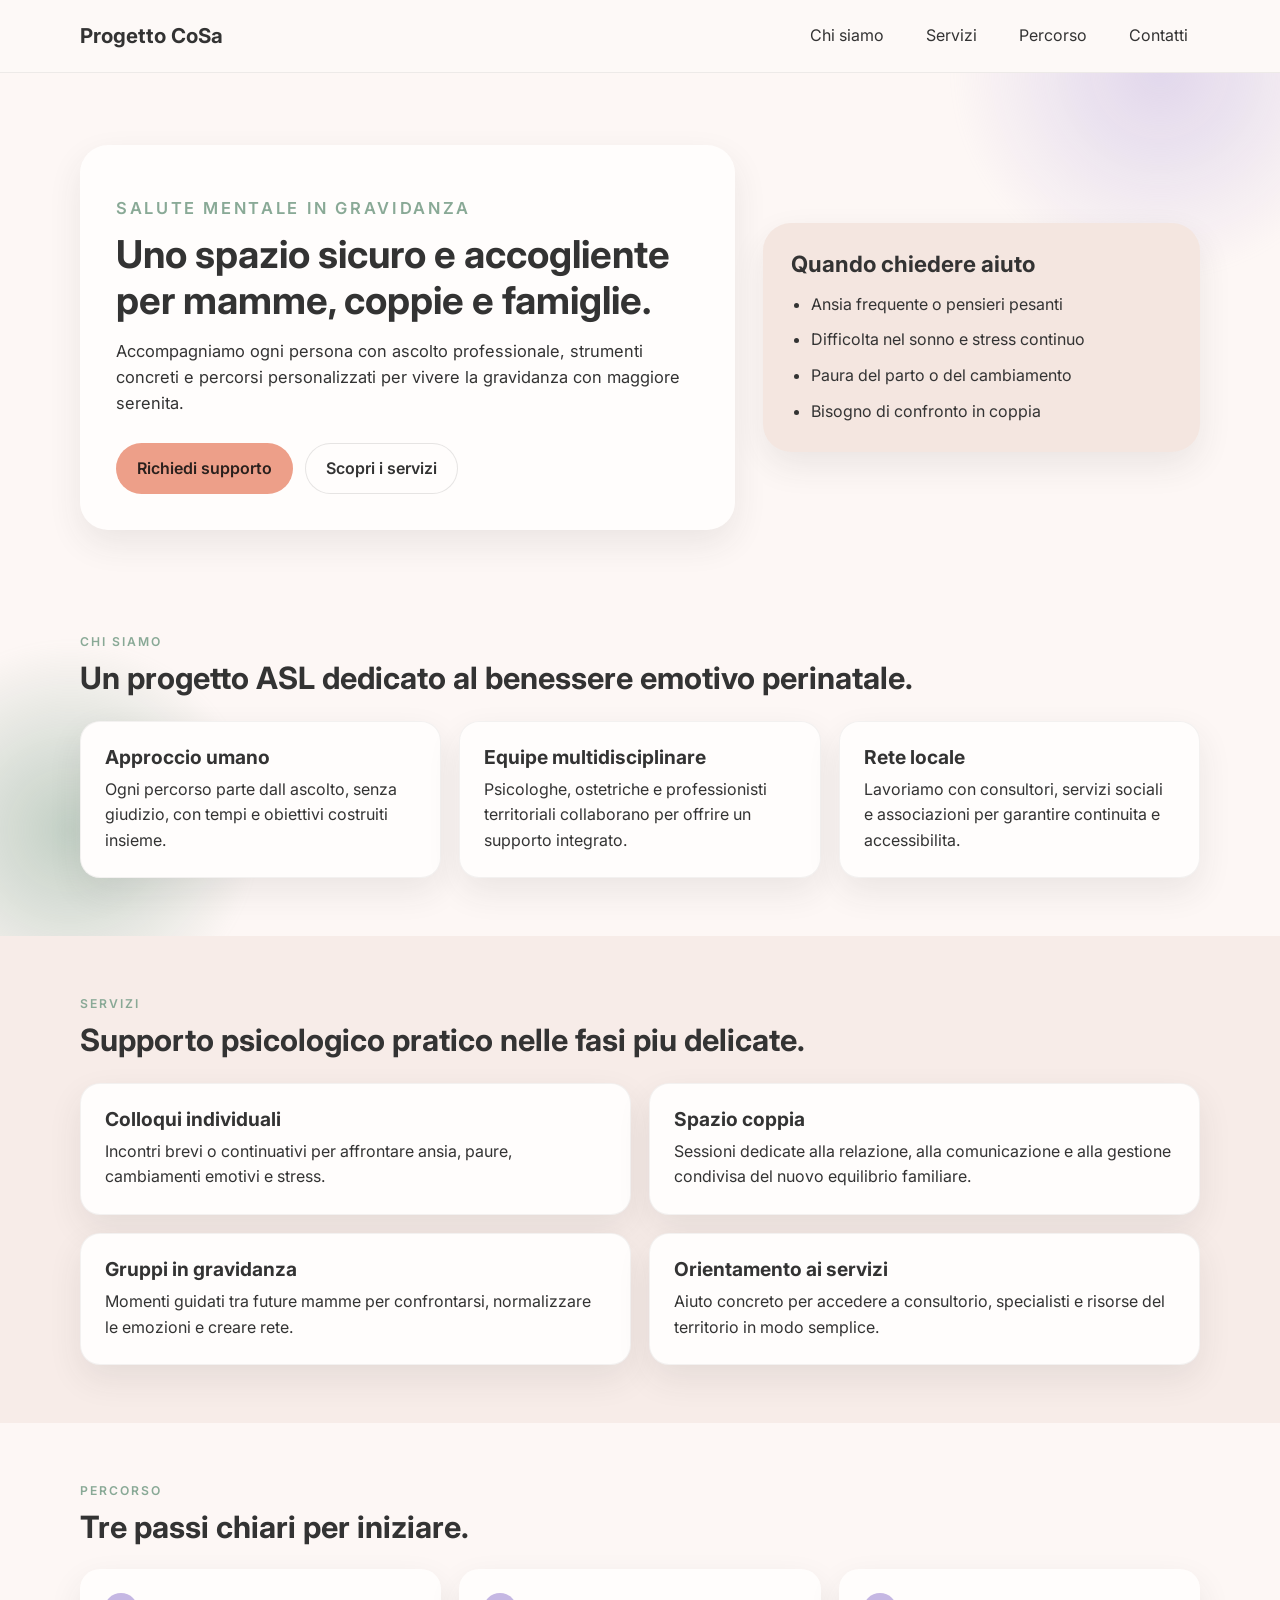
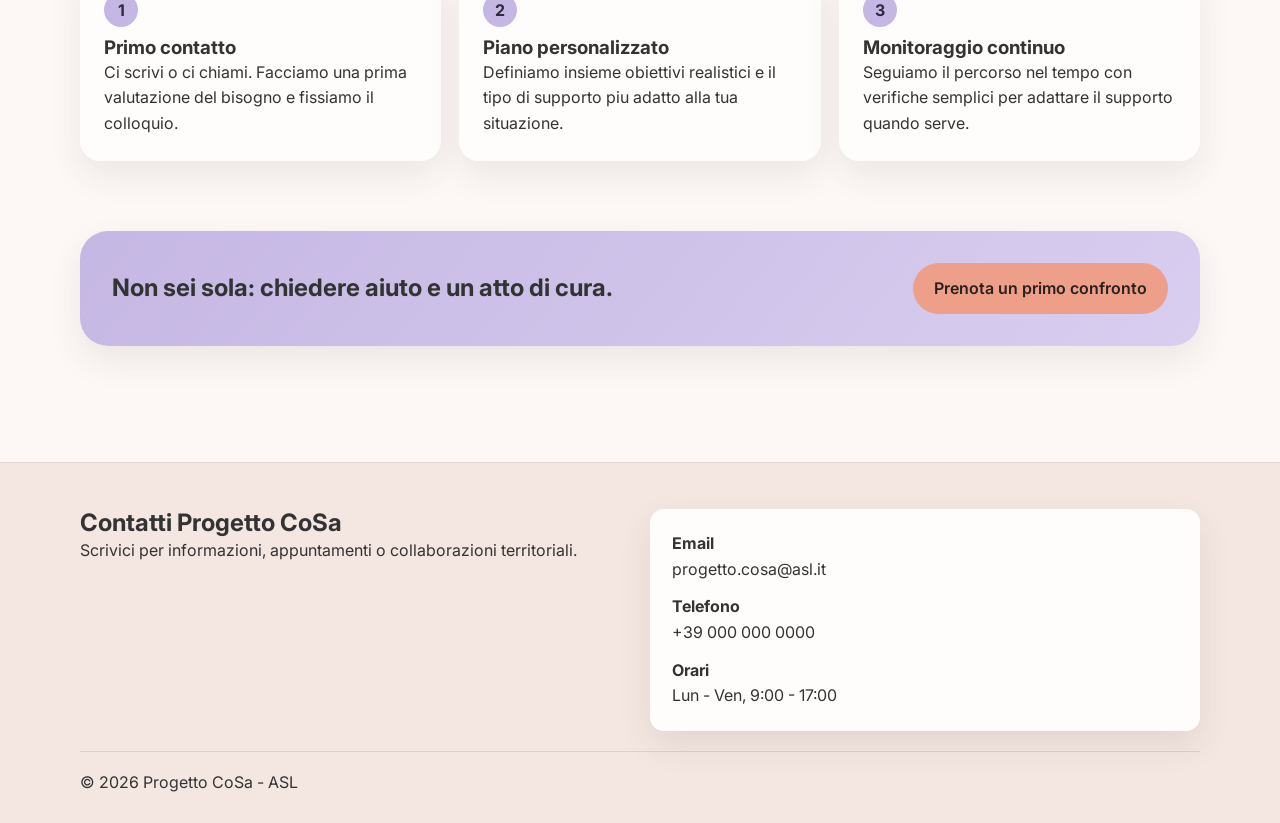
==== index.html @ 9bb0388b "Use Inter font across the whole site" ====
<!doctype html>
<html lang="it">
  <head>
    <meta charset="UTF-8" />
    <meta name="viewport" content="width=device-width, initial-scale=1" />
    <title>Progetto CoSa | Salute Mentale in Gravidanza</title>
    <meta
      name="description"
      content="Progetto CoSa supporta il benessere psicologico in gravidanza con ascolto, prevenzione e percorsi dedicati alle famiglie."
    />
    <link rel="preconnect" href="https://fonts.googleapis.com" />
    <link rel="preconnect" href="https://fonts.gstatic.com" crossorigin />
    <link
      href="https://fonts.googleapis.com/css2?family=Inter:wght@300;400;500;600;700&display=swap"
      rel="stylesheet"
    />
    <link rel="stylesheet" href="styles.css" />
  </head>
  <body>
    <div class="bg-shape bg-shape-1" aria-hidden="true"></div>
    <div class="bg-shape bg-shape-2" aria-hidden="true"></div>

    <header class="site-header">
      <nav class="container nav">
        <a class="brand" href="#home">Progetto CoSa</a>
        <div class="nav-links">
          <a href="#chi-siamo">Chi siamo</a>
          <a href="#servizi">Servizi</a>
          <a href="#percorso">Percorso</a>
          <a href="#contatti">Contatti</a>
        </div>
      </nav>
    </header>

    <main id="home">
      <section class="hero container reveal">
        <div class="hero-text">
          <p class="eyebrow">Salute mentale in gravidanza</p>
          <h1>Uno spazio sicuro e accogliente per mamme, coppie e famiglie.</h1>
          <p>
            Accompagniamo ogni persona con ascolto professionale, strumenti concreti
            e percorsi personalizzati per vivere la gravidanza con maggiore serenita.
          </p>
          <div class="hero-actions">
            <a class="btn btn-primary" href="#contatti">Richiedi supporto</a>
            <a class="btn btn-light" href="#servizi">Scopri i servizi</a>
          </div>
        </div>
        <aside class="hero-card reveal">
          <h2>Quando chiedere aiuto</h2>
          <ul>
            <li>Ansia frequente o pensieri pesanti</li>
            <li>Difficolta nel sonno e stress continuo</li>
            <li>Paura del parto o del cambiamento</li>
            <li>Bisogno di confronto in coppia</li>
          </ul>
        </aside>
      </section>

      <section id="chi-siamo" class="section container">
        <div class="section-header reveal">
          <p class="eyebrow">Chi siamo</p>
          <h2>Un progetto ASL dedicato al benessere emotivo perinatale.</h2>
        </div>
        <div class="cards-3">
          <article class="card reveal">
            <h3>Approccio umano</h3>
            <p>
              Ogni percorso parte dall ascolto, senza giudizio, con tempi e obiettivi
              costruiti insieme.
            </p>
          </article>
          <article class="card reveal">
            <h3>Equipe multidisciplinare</h3>
            <p>
              Psicologhe, ostetriche e professionisti territoriali collaborano per
              offrire un supporto integrato.
            </p>
          </article>
          <article class="card reveal">
            <h3>Rete locale</h3>
            <p>
              Lavoriamo con consultori, servizi sociali e associazioni per garantire
              continuita e accessibilita.
            </p>
          </article>
        </div>
      </section>

      <section id="servizi" class="section section-soft">
        <div class="container">
          <div class="section-header reveal">
            <p class="eyebrow">Servizi</p>
            <h2>Supporto psicologico pratico nelle fasi piu delicate.</h2>
          </div>
          <div class="cards-2">
            <article class="card reveal">
              <h3>Colloqui individuali</h3>
              <p>
                Incontri brevi o continuativi per affrontare ansia, paure,
                cambiamenti emotivi e stress.
              </p>
            </article>
            <article class="card reveal">
              <h3>Spazio coppia</h3>
              <p>
                Sessioni dedicate alla relazione, alla comunicazione e alla gestione
                condivisa del nuovo equilibrio familiare.
              </p>
            </article>
            <article class="card reveal">
              <h3>Gruppi in gravidanza</h3>
              <p>
                Momenti guidati tra future mamme per confrontarsi, normalizzare le
                emozioni e creare rete.
              </p>
            </article>
            <article class="card reveal">
              <h3>Orientamento ai servizi</h3>
              <p>
                Aiuto concreto per accedere a consultorio, specialisti e risorse del
                territorio in modo semplice.
              </p>
            </article>
          </div>
        </div>
      </section>

      <section id="percorso" class="section container">
        <div class="section-header reveal">
          <p class="eyebrow">Percorso</p>
          <h2>Tre passi chiari per iniziare.</h2>
        </div>
        <div class="timeline">
          <article class="step reveal">
            <span class="step-num">1</span>
            <h3>Primo contatto</h3>
            <p>
              Ci scrivi o ci chiami. Facciamo una prima valutazione del bisogno e
              fissiamo il colloquio.
            </p>
          </article>
          <article class="step reveal">
            <span class="step-num">2</span>
            <h3>Piano personalizzato</h3>
            <p>
              Definiamo insieme obiettivi realistici e il tipo di supporto piu adatto
              alla tua situazione.
            </p>
          </article>
          <article class="step reveal">
            <span class="step-num">3</span>
            <h3>Monitoraggio continuo</h3>
            <p>
              Seguiamo il percorso nel tempo con verifiche semplici per adattare il
              supporto quando serve.
            </p>
          </article>
        </div>
      </section>

      <section class="section section-accent">
        <div class="container banner reveal">
          <h2>Non sei sola: chiedere aiuto e un atto di cura.</h2>
          <a class="btn btn-primary" href="#contatti">Prenota un primo confronto</a>
        </div>
      </section>
    </main>

    <footer id="contatti" class="footer">
      <div class="container footer-grid reveal">
        <div>
          <h2>Contatti Progetto CoSa</h2>
          <p>Scrivici per informazioni, appuntamenti o collaborazioni territoriali.</p>
        </div>
        <div class="contact-card">
          <p><strong>Email</strong><br />progetto.cosa@asl.it</p>
          <p><strong>Telefono</strong><br />+39 000 000 0000</p>
          <p><strong>Orari</strong><br />Lun - Ven, 9:00 - 17:00</p>
        </div>
      </div>
      <div class="container footer-bottom">
        <p>© 2026 Progetto CoSa - ASL</p>
      </div>
    </footer>

    <script src="script.js"></script>
  </body>
</html>
---- styles.css ----
:root {
  --primary: #ed9f89;
  --secondary: #89a996;
  --accent: #c5b7e3;
  --bg: #fdf7f5;
  --card: #f4e6e0;
  --text: #333333;
  --white: #fffdfc;
  --shadow-soft: 0 14px 34px rgba(51, 51, 51, 0.09);
  --shadow-hover: 0 20px 42px rgba(51, 51, 51, 0.13);
  --radius-xl: 28px;
  --radius-lg: 20px;
  --radius-md: 14px;
}

* {
  box-sizing: border-box;
  margin: 0;
  padding: 0;
}

html {
  scroll-behavior: smooth;
}

body {
  background: var(--bg);
  color: var(--text);
  font-family: "Inter", "Helvetica Neue", Arial, sans-serif;
  line-height: 1.6;
  overflow-x: hidden;
}

h1,
h2,
h3 {
  font-family: "Inter", "Helvetica Neue", Arial, sans-serif;
  line-height: 1.2;
}

.container {
  width: min(1120px, 90vw);
  margin: 0 auto;
}

.bg-shape {
  position: fixed;
  border-radius: 50%;
  z-index: -1;
  filter: blur(6px);
  opacity: 0.5;
}

.bg-shape-1 {
  width: 420px;
  height: 420px;
  background: radial-gradient(circle, var(--accent) 0%, transparent 70%);
  top: -140px;
  right: -90px;
}

.bg-shape-2 {
  width: 380px;
  height: 380px;
  background: radial-gradient(circle, var(--secondary) 0%, transparent 70%);
  bottom: -120px;
  left: -120px;
}

.site-header {
  position: sticky;
  top: 0;
  z-index: 20;
  backdrop-filter: blur(8px);
  background: color-mix(in srgb, var(--bg) 80%, white 20%);
  border-bottom: 1px solid rgba(51, 51, 51, 0.08);
}

.nav {
  min-height: 72px;
  display: flex;
  align-items: center;
  justify-content: space-between;
  gap: 18px;
}

.brand {
  font-family: "Inter", "Helvetica Neue", Arial, sans-serif;
  font-size: 1.28rem;
  font-weight: 700;
  text-decoration: none;
  color: var(--text);
}

.nav-links {
  display: flex;
  gap: 18px;
}

.nav-links a {
  text-decoration: none;
  color: var(--text);
  padding: 8px 12px;
  border-radius: 999px;
  transition: background-color 0.25s ease, transform 0.25s ease;
}

.nav-links a:hover {
  background: var(--card);
  transform: translateY(-1px);
}

.hero {
  display: grid;
  grid-template-columns: 1.2fr 0.8fr;
  gap: 28px;
  align-items: center;
  padding: 72px 0 44px;
}

.hero-text {
  background: var(--white);
  border-radius: var(--radius-xl);
  padding: 36px;
  box-shadow: var(--shadow-soft);
}

.eyebrow {
  color: var(--secondary);
  text-transform: uppercase;
  letter-spacing: 0.16em;
  font-size: 0.76rem;
  font-weight: 600;
}

.hero h1 {
  margin-top: 10px;
  font-size: clamp(2rem, 3vw, 3.1rem);
}

.hero p {
  margin-top: 14px;
  font-size: 1.03rem;
}

.hero-actions {
  margin-top: 26px;
  display: flex;
  gap: 12px;
  flex-wrap: wrap;
}

.btn {
  display: inline-flex;
  justify-content: center;
  align-items: center;
  border-radius: 999px;
  text-decoration: none;
  padding: 12px 20px;
  font-weight: 600;
  border: 1px solid transparent;
  transition: transform 0.25s ease, box-shadow 0.25s ease, background-color 0.25s ease;
}

.btn:hover {
  transform: translateY(-2px);
  box-shadow: var(--shadow-hover);
}

.btn-primary {
  background: var(--primary);
  color: #2a201d;
}

.btn-light {
  background: var(--white);
  color: var(--text);
  border-color: rgba(51, 51, 51, 0.12);
}

.hero-card {
  border-radius: var(--radius-xl);
  background: var(--card);
  padding: 28px;
  box-shadow: var(--shadow-soft);
}

.hero-card h2 {
  font-size: 1.4rem;
}

.hero-card ul {
  margin-top: 14px;
  padding-left: 20px;
  display: grid;
  gap: 10px;
}

.section {
  padding: 58px 0;
}

.section-soft {
  background: color-mix(in srgb, var(--card) 75%, white 25%);
}

.section-accent {
  padding-top: 12px;
}

.section-header h2 {
  margin-top: 8px;
  font-size: clamp(1.7rem, 2.4vw, 2.5rem);
}

.cards-3,
.cards-2 {
  margin-top: 24px;
  display: grid;
  gap: 18px;
}

.cards-3 {
  grid-template-columns: repeat(3, minmax(0, 1fr));
}

.cards-2 {
  grid-template-columns: repeat(2, minmax(0, 1fr));
}

.card {
  background: var(--white);
  border-radius: var(--radius-lg);
  padding: 24px;
  box-shadow: var(--shadow-soft);
  border: 1px solid rgba(51, 51, 51, 0.06);
  transition: transform 0.28s ease, box-shadow 0.28s ease;
}

.card:hover {
  transform: translateY(-4px);
  box-shadow: var(--shadow-hover);
}

.card h3 {
  font-size: 1.2rem;
}

.card p {
  margin-top: 8px;
}

.timeline {
  margin-top: 24px;
  display: grid;
  grid-template-columns: repeat(3, minmax(0, 1fr));
  gap: 18px;
}

.step {
  background: var(--white);
  border-radius: var(--radius-lg);
  padding: 24px;
  box-shadow: var(--shadow-soft);
  position: relative;
}

.step-num {
  display: inline-flex;
  align-items: center;
  justify-content: center;
  width: 34px;
  height: 34px;
  border-radius: 50%;
  background: var(--accent);
  color: #2f2940;
  font-weight: 700;
  margin-bottom: 10px;
}

.banner {
  background: linear-gradient(130deg, var(--accent), #d9cef0);
  border-radius: var(--radius-xl);
  box-shadow: var(--shadow-soft);
  padding: 32px;
  display: flex;
  align-items: center;
  justify-content: space-between;
  gap: 20px;
}

.banner h2 {
  max-width: 620px;
}

.footer {
  margin-top: 58px;
  padding: 46px 0 28px;
  background: var(--card);
  border-top: 1px solid rgba(51, 51, 51, 0.08);
}

.footer-grid {
  display: grid;
  grid-template-columns: 1fr 1fr;
  gap: 20px;
}

.contact-card {
  background: var(--white);
  border-radius: var(--radius-md);
  padding: 22px;
  box-shadow: var(--shadow-soft);
}

.contact-card p + p {
  margin-top: 12px;
}

.footer-bottom {
  margin-top: 20px;
  padding-top: 18px;
  border-top: 1px solid rgba(51, 51, 51, 0.12);
}

.reveal {
  opacity: 0;
  transform: translateY(24px);
  transition: opacity 0.7s ease, transform 0.7s ease;
}

.reveal.show {
  opacity: 1;
  transform: translateY(0);
}

@media (max-width: 980px) {
  .hero {
    grid-template-columns: 1fr;
  }

  .cards-3 {
    grid-template-columns: 1fr 1fr;
  }

  .timeline {
    grid-template-columns: 1fr;
  }

  .footer-grid {
    grid-template-columns: 1fr;
  }
}

@media (max-width: 680px) {
  .nav {
    flex-direction: column;
    align-items: flex-start;
    padding: 14px 0;
  }

  .nav-links {
    flex-wrap: wrap;
  }

  .hero-text,
  .hero-card,
  .card,
  .step,
  .banner {
    padding: 20px;
  }

  .cards-3,
  .cards-2 {
    grid-template-columns: 1fr;
  }

  .banner {
    flex-direction: column;
    align-items: flex-start;
  }
}
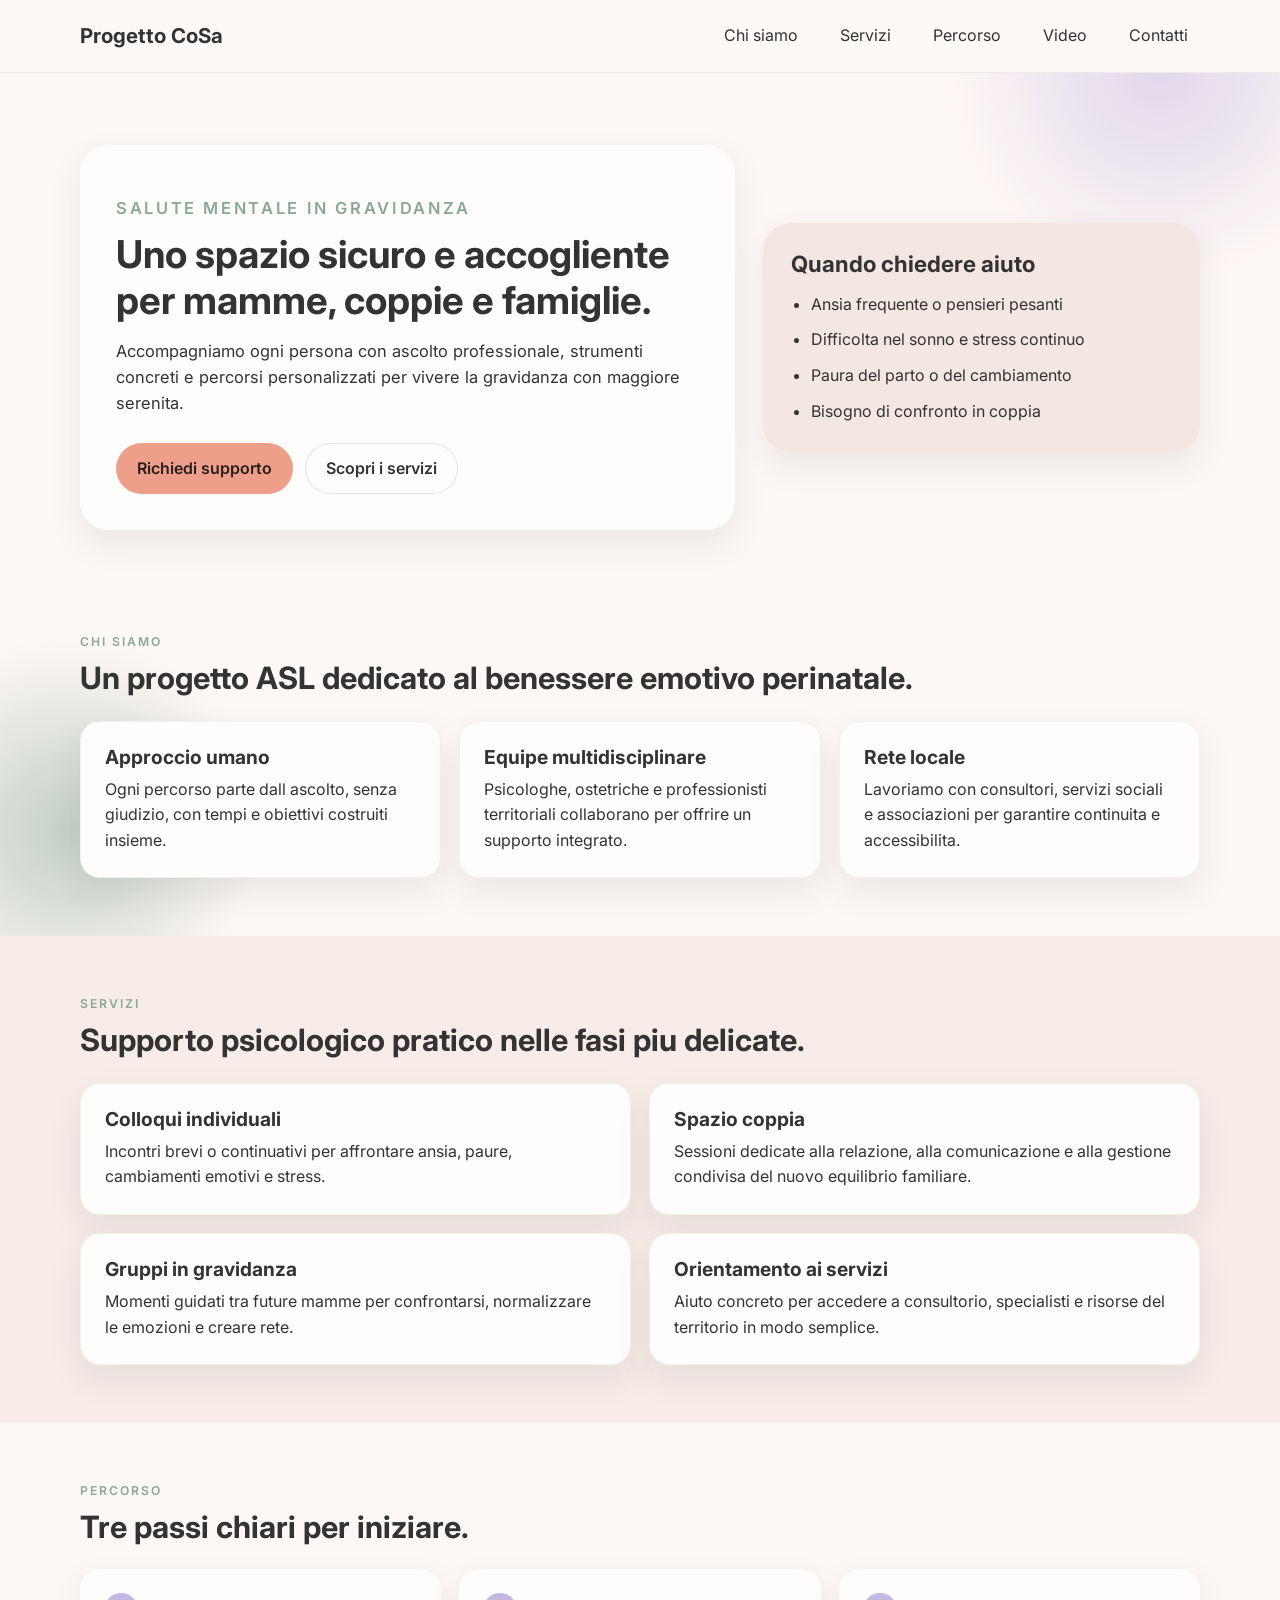
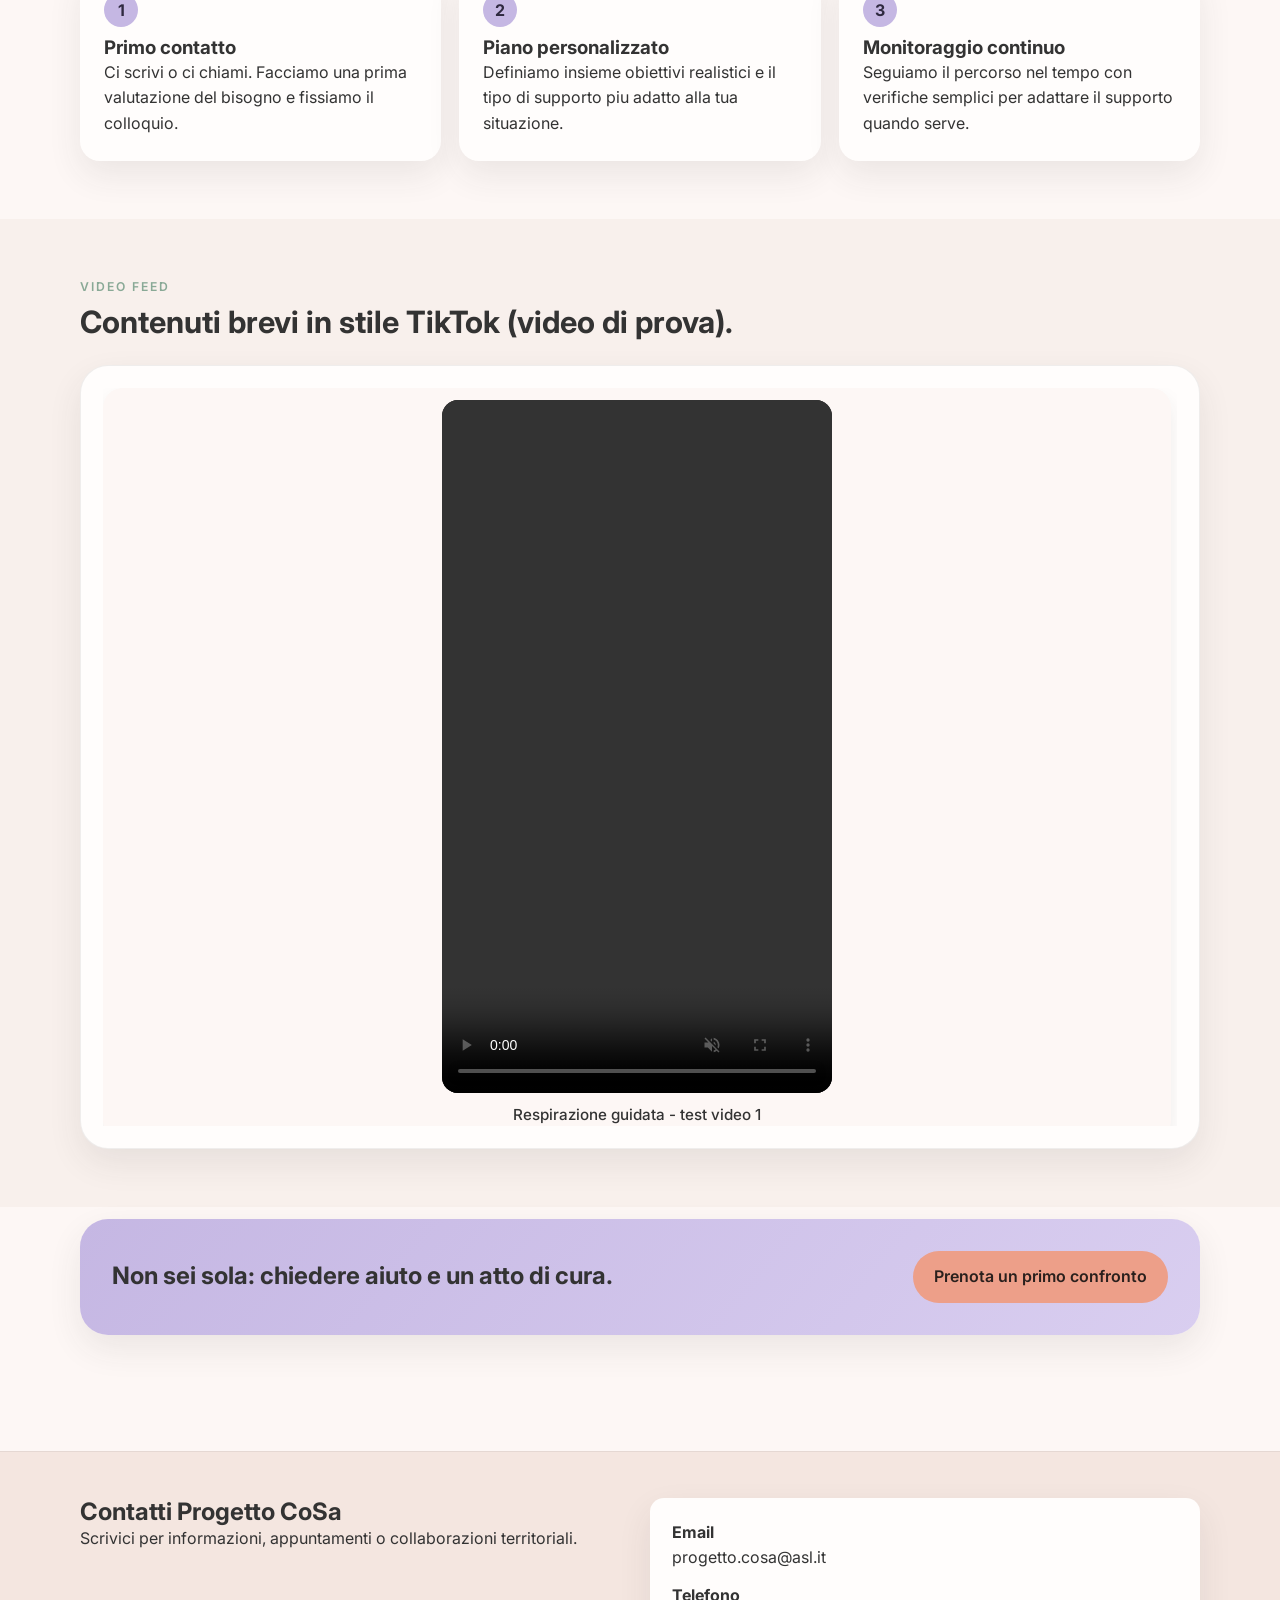
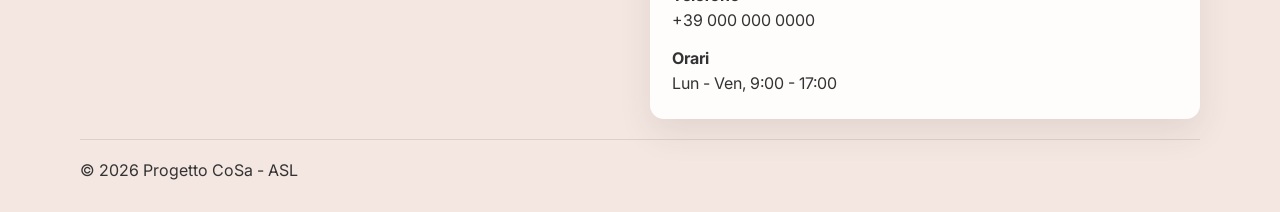
==== commit 63c84e67: "Add TikTok-style 9:16 video feed section" ====
--- a/index.html
+++ b/index.html
@@ -27,6 +27,7 @@
           <a href="#chi-siamo">Chi siamo</a>
           <a href="#servizi">Servizi</a>
           <a href="#percorso">Percorso</a>
+          <a href="#video-feed">Video</a>
           <a href="#contatti">Contatti</a>
         </div>
       </nav>
@@ -159,6 +160,71 @@
         </div>
       </section>
 
+      <section id="video-feed" class="section reel-section">
+        <div class="container">
+          <div class="section-header reveal">
+            <p class="eyebrow">Video Feed</p>
+            <h2>Contenuti brevi in stile TikTok (video di prova).</h2>
+          </div>
+
+          <div class="reel-shell reveal">
+            <div class="reels-feed">
+              <article class="reel-item">
+                <video
+                  class="reel-video"
+                  src="https://videos.pexels.com/video-files/6954409/6954409-hd_1080_1920_25fps.mp4"
+                  muted
+                  loop
+                  playsinline
+                  controls
+                  preload="metadata"
+                ></video>
+                <p class="reel-caption">Respirazione guidata - test video 1</p>
+              </article>
+
+              <article class="reel-item">
+                <video
+                  class="reel-video"
+                  src="https://videos.pexels.com/video-files/6383482/6383482-hd_1080_1920_25fps.mp4"
+                  muted
+                  loop
+                  playsinline
+                  controls
+                  preload="metadata"
+                ></video>
+                <p class="reel-caption">Routine dolce quotidiana - test video 2</p>
+              </article>
+
+              <article class="reel-item">
+                <video
+                  class="reel-video"
+                  src="https://videos.pexels.com/video-files/4073250/4073250-hd_1080_1920_25fps.mp4"
+                  muted
+                  loop
+                  playsinline
+                  controls
+                  preload="metadata"
+                ></video>
+                <p class="reel-caption">Pausa consapevole - test video 3</p>
+              </article>
+
+              <article class="reel-item">
+                <video
+                  class="reel-video"
+                  src="https://videos.pexels.com/video-files/5547464/5547464-hd_1080_1920_25fps.mp4"
+                  muted
+                  loop
+                  playsinline
+                  controls
+                  preload="metadata"
+                ></video>
+                <p class="reel-caption">Messaggio positivo - test video 4</p>
+              </article>
+            </div>
+          </div>
+        </div>
+      </section>
+
       <section class="section section-accent">
         <div class="container banner reveal">
           <h2>Non sei sola: chiedere aiuto e un atto di cura.</h2>
--- a/styles.css
+++ b/styles.css
@@ -39,7 +39,7 @@
 }
 
 .container {
-  width: min(1120px, 90vw);
+  width: min(1120px, 92vw);
   margin: 0 auto;
 }
 
@@ -255,6 +255,53 @@
   display: grid;
   grid-template-columns: repeat(3, minmax(0, 1fr));
   gap: 18px;
+}
+
+.reel-section {
+  background: color-mix(in srgb, var(--card) 62%, white 38%);
+}
+
+.reel-shell {
+  margin-top: 24px;
+  border-radius: var(--radius-xl);
+  background: var(--white);
+  padding: 22px;
+  box-shadow: var(--shadow-soft);
+  border: 1px solid rgba(51, 51, 51, 0.08);
+}
+
+.reels-feed {
+  max-height: 82vh;
+  overflow-y: auto;
+  padding-right: 6px;
+  scroll-snap-type: y mandatory;
+  display: grid;
+  gap: 20px;
+}
+
+.reel-item {
+  scroll-snap-align: start;
+  background: var(--bg);
+  border-radius: var(--radius-lg);
+  padding: 12px;
+  box-shadow: 0 10px 20px rgba(51, 51, 51, 0.08);
+}
+
+.reel-video {
+  width: min(100%, 390px);
+  display: block;
+  margin: 0 auto;
+  aspect-ratio: 9 / 16;
+  object-fit: cover;
+  border-radius: 16px;
+  background: #201f1f;
+}
+
+.reel-caption {
+  margin-top: 10px;
+  text-align: center;
+  font-size: 0.95rem;
+  font-weight: 500;
 }
 
 .step {
@@ -317,6 +364,10 @@
   margin-top: 12px;
 }
 
+.contact-card p {
+  overflow-wrap: anywhere;
+}
+
 .footer-bottom {
   margin-top: 20px;
   padding-top: 18px;
@@ -324,12 +375,17 @@
 }
 
 .reveal {
+  opacity: 1;
+  transform: translateY(0);
+}
+
+.js-enabled .reveal {
   opacity: 0;
   transform: translateY(24px);
   transition: opacity 0.7s ease, transform 0.7s ease;
 }
 
-.reveal.show {
+.js-enabled .reveal.show {
   opacity: 1;
   transform: translateY(0);
 }
@@ -350,17 +406,65 @@
   .footer-grid {
     grid-template-columns: 1fr;
   }
+
+  .reels-feed {
+    max-height: 74vh;
+  }
 }
 
 @media (max-width: 680px) {
+  .site-header {
+    position: static;
+  }
+
   .nav {
     flex-direction: column;
     align-items: flex-start;
+    min-height: auto;
     padding: 14px 0;
+    gap: 12px;
+  }
+
+  .brand {
+    font-size: 1.1rem;
   }
 
   .nav-links {
-    flex-wrap: wrap;
+    width: 100%;
+    display: grid;
+    grid-template-columns: repeat(2, minmax(0, 1fr));
+    gap: 10px;
+  }
+
+  .nav-links a {
+    justify-content: center;
+    text-align: center;
+    background: var(--white);
+    border: 1px solid rgba(51, 51, 51, 0.08);
+    padding: 10px 8px;
+  }
+
+  .hero {
+    gap: 16px;
+    padding: 36px 0 28px;
+  }
+
+  .hero h1 {
+    font-size: clamp(1.6rem, 7.5vw, 2.1rem);
+  }
+
+  .hero p {
+    font-size: 0.98rem;
+  }
+
+  .eyebrow {
+    letter-spacing: 0.08em;
+    font-size: 0.7rem;
+  }
+
+  .hero-actions {
+    flex-direction: column;
+    align-items: stretch;
   }
 
   .hero-text,
@@ -376,8 +480,40 @@
     grid-template-columns: 1fr;
   }
 
+  .reel-shell {
+    padding: 14px;
+  }
+
+  .reels-feed {
+    max-height: 68vh;
+    gap: 14px;
+  }
+
+  .reel-item {
+    padding: 10px;
+  }
+
+  .btn {
+    width: 100%;
+  }
+
+  .section {
+    padding: 42px 0;
+  }
+
   .banner {
     flex-direction: column;
     align-items: flex-start;
   }
-}
+
+  .footer {
+    margin-top: 42px;
+    padding: 36px 0 22px;
+  }
+}
+
+@media (max-width: 420px) {
+  .nav-links {
+    grid-template-columns: 1fr;
+  }
+}
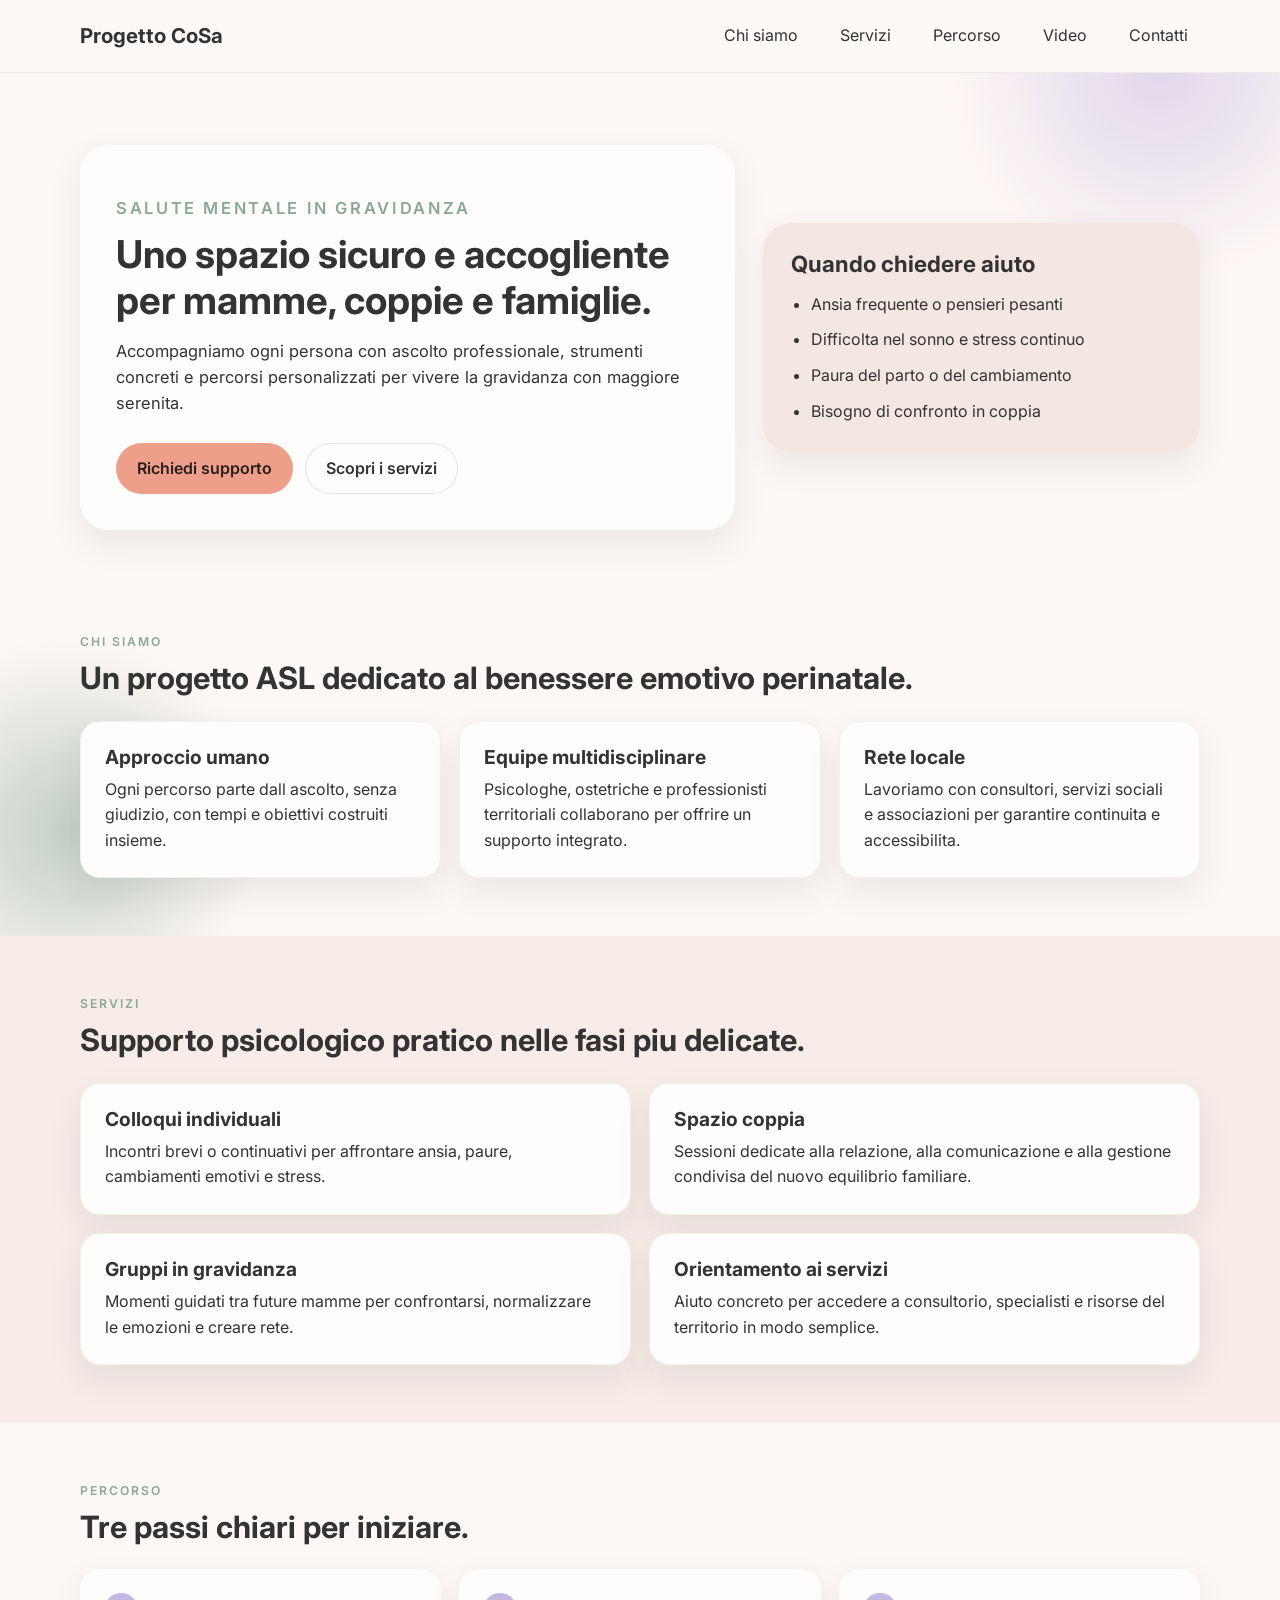
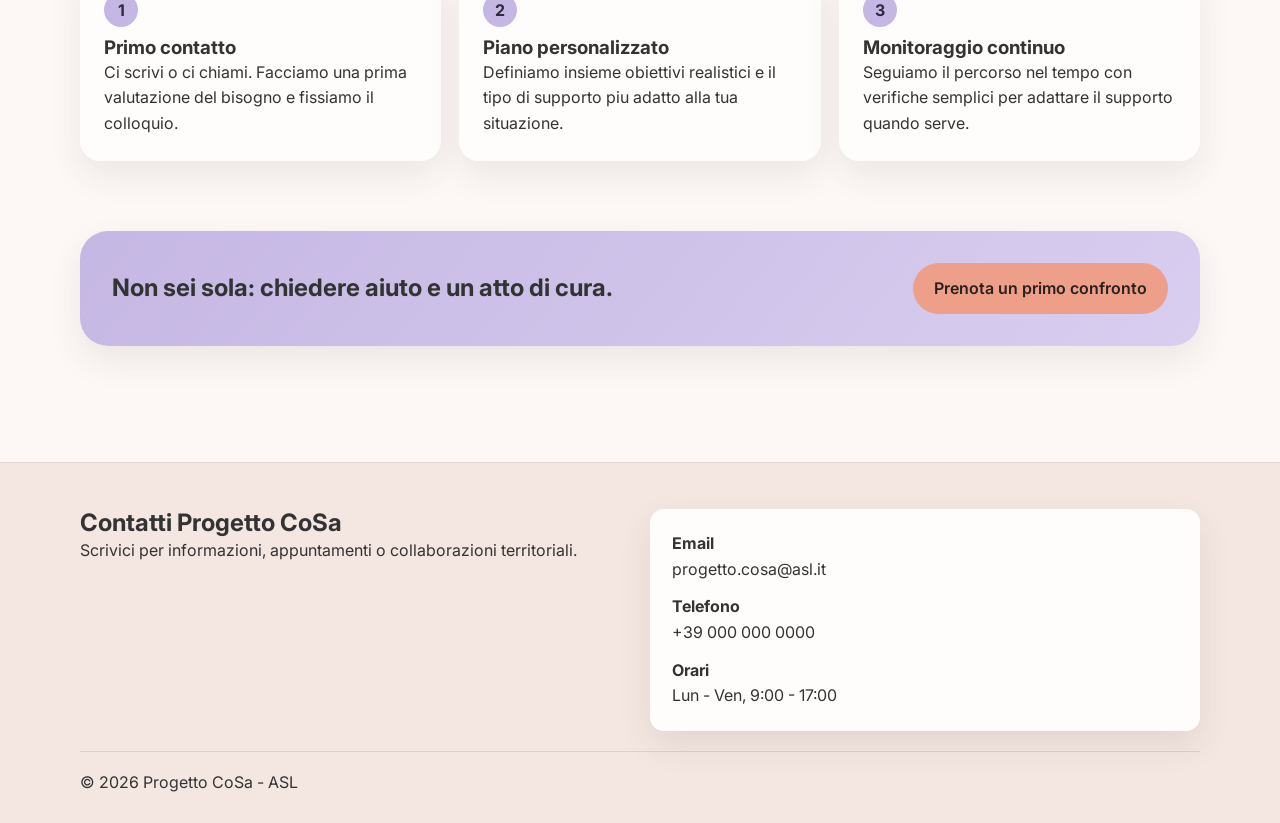
==== commit 0a8e7f6c: "Move video feed to dedicated standalone page" ====
--- a/index.html
+++ b/index.html
@@ -27,7 +27,7 @@
           <a href="#chi-siamo">Chi siamo</a>
           <a href="#servizi">Servizi</a>
           <a href="#percorso">Percorso</a>
-          <a href="#video-feed">Video</a>
+          <a href="video-feed.html">Video</a>
           <a href="#contatti">Contatti</a>
         </div>
       </nav>
@@ -160,71 +160,6 @@
         </div>
       </section>
 
-      <section id="video-feed" class="section reel-section">
-        <div class="container">
-          <div class="section-header reveal">
-            <p class="eyebrow">Video Feed</p>
-            <h2>Contenuti brevi in stile TikTok (video di prova).</h2>
-          </div>
-
-          <div class="reel-shell reveal">
-            <div class="reels-feed">
-              <article class="reel-item">
-                <video
-                  class="reel-video"
-                  src="https://videos.pexels.com/video-files/6954409/6954409-hd_1080_1920_25fps.mp4"
-                  muted
-                  loop
-                  playsinline
-                  controls
-                  preload="metadata"
-                ></video>
-                <p class="reel-caption">Respirazione guidata - test video 1</p>
-              </article>
-
-              <article class="reel-item">
-                <video
-                  class="reel-video"
-                  src="https://videos.pexels.com/video-files/6383482/6383482-hd_1080_1920_25fps.mp4"
-                  muted
-                  loop
-                  playsinline
-                  controls
-                  preload="metadata"
-                ></video>
-                <p class="reel-caption">Routine dolce quotidiana - test video 2</p>
-              </article>
-
-              <article class="reel-item">
-                <video
-                  class="reel-video"
-                  src="https://videos.pexels.com/video-files/4073250/4073250-hd_1080_1920_25fps.mp4"
-                  muted
-                  loop
-                  playsinline
-                  controls
-                  preload="metadata"
-                ></video>
-                <p class="reel-caption">Pausa consapevole - test video 3</p>
-              </article>
-
-              <article class="reel-item">
-                <video
-                  class="reel-video"
-                  src="https://videos.pexels.com/video-files/5547464/5547464-hd_1080_1920_25fps.mp4"
-                  muted
-                  loop
-                  playsinline
-                  controls
-                  preload="metadata"
-                ></video>
-                <p class="reel-caption">Messaggio positivo - test video 4</p>
-              </article>
-            </div>
-          </div>
-        </div>
-      </section>
-
       <section class="section section-accent">
         <div class="container banner reveal">
           <h2>Non sei sola: chiedere aiuto e un atto di cura.</h2>
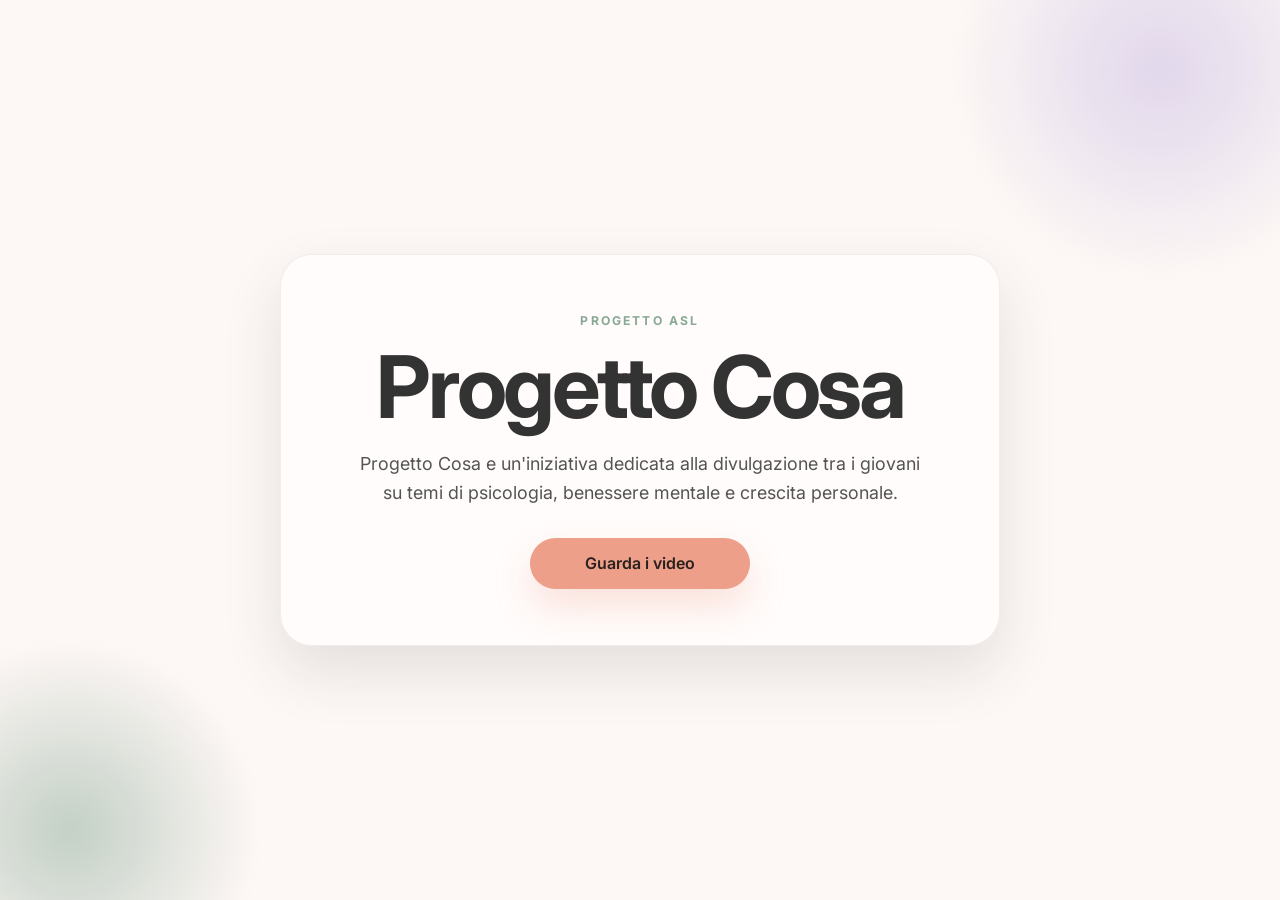
==== commit 49c349df: "Replace homepage with minimal landing page" ====
--- a/index.html
+++ b/index.html
@@ -3,187 +3,34 @@
   <head>
     <meta charset="UTF-8" />
     <meta name="viewport" content="width=device-width, initial-scale=1" />
-    <title>Progetto CoSa | Salute Mentale in Gravidanza</title>
+    <title>Progetto CoSa</title>
     <meta
       name="description"
-      content="Progetto CoSa supporta il benessere psicologico in gravidanza con ascolto, prevenzione e percorsi dedicati alle famiglie."
+      content="Progetto Cosa e un'iniziativa dedicata alla divulgazione tra i giovani su temi di psicologia, benessere mentale e crescita personale."
     />
     <link rel="preconnect" href="https://fonts.googleapis.com" />
     <link rel="preconnect" href="https://fonts.gstatic.com" crossorigin />
     <link
-      href="https://fonts.googleapis.com/css2?family=Inter:wght@300;400;500;600;700&display=swap"
+      href="https://fonts.googleapis.com/css2?family=Inter:wght@300;400;500;600;700;800&display=swap"
       rel="stylesheet"
     />
     <link rel="stylesheet" href="styles.css" />
   </head>
-  <body>
+  <body class="landing-page">
     <div class="bg-shape bg-shape-1" aria-hidden="true"></div>
     <div class="bg-shape bg-shape-2" aria-hidden="true"></div>
 
-    <header class="site-header">
-      <nav class="container nav">
-        <a class="brand" href="#home">Progetto CoSa</a>
-        <div class="nav-links">
-          <a href="#chi-siamo">Chi siamo</a>
-          <a href="#servizi">Servizi</a>
-          <a href="#percorso">Percorso</a>
-          <a href="video-feed.html">Video</a>
-          <a href="#contatti">Contatti</a>
-        </div>
-      </nav>
-    </header>
-
-    <main id="home">
-      <section class="hero container reveal">
-        <div class="hero-text">
-          <p class="eyebrow">Salute mentale in gravidanza</p>
-          <h1>Uno spazio sicuro e accogliente per mamme, coppie e famiglie.</h1>
-          <p>
-            Accompagniamo ogni persona con ascolto professionale, strumenti concreti
-            e percorsi personalizzati per vivere la gravidanza con maggiore serenita.
-          </p>
-          <div class="hero-actions">
-            <a class="btn btn-primary" href="#contatti">Richiedi supporto</a>
-            <a class="btn btn-light" href="#servizi">Scopri i servizi</a>
-          </div>
-        </div>
-        <aside class="hero-card reveal">
-          <h2>Quando chiedere aiuto</h2>
-          <ul>
-            <li>Ansia frequente o pensieri pesanti</li>
-            <li>Difficolta nel sonno e stress continuo</li>
-            <li>Paura del parto o del cambiamento</li>
-            <li>Bisogno di confronto in coppia</li>
-          </ul>
-        </aside>
-      </section>
-
-      <section id="chi-siamo" class="section container">
-        <div class="section-header reveal">
-          <p class="eyebrow">Chi siamo</p>
-          <h2>Un progetto ASL dedicato al benessere emotivo perinatale.</h2>
-        </div>
-        <div class="cards-3">
-          <article class="card reveal">
-            <h3>Approccio umano</h3>
-            <p>
-              Ogni percorso parte dall ascolto, senza giudizio, con tempi e obiettivi
-              costruiti insieme.
-            </p>
-          </article>
-          <article class="card reveal">
-            <h3>Equipe multidisciplinare</h3>
-            <p>
-              Psicologhe, ostetriche e professionisti territoriali collaborano per
-              offrire un supporto integrato.
-            </p>
-          </article>
-          <article class="card reveal">
-            <h3>Rete locale</h3>
-            <p>
-              Lavoriamo con consultori, servizi sociali e associazioni per garantire
-              continuita e accessibilita.
-            </p>
-          </article>
-        </div>
-      </section>
-
-      <section id="servizi" class="section section-soft">
-        <div class="container">
-          <div class="section-header reveal">
-            <p class="eyebrow">Servizi</p>
-            <h2>Supporto psicologico pratico nelle fasi piu delicate.</h2>
-          </div>
-          <div class="cards-2">
-            <article class="card reveal">
-              <h3>Colloqui individuali</h3>
-              <p>
-                Incontri brevi o continuativi per affrontare ansia, paure,
-                cambiamenti emotivi e stress.
-              </p>
-            </article>
-            <article class="card reveal">
-              <h3>Spazio coppia</h3>
-              <p>
-                Sessioni dedicate alla relazione, alla comunicazione e alla gestione
-                condivisa del nuovo equilibrio familiare.
-              </p>
-            </article>
-            <article class="card reveal">
-              <h3>Gruppi in gravidanza</h3>
-              <p>
-                Momenti guidati tra future mamme per confrontarsi, normalizzare le
-                emozioni e creare rete.
-              </p>
-            </article>
-            <article class="card reveal">
-              <h3>Orientamento ai servizi</h3>
-              <p>
-                Aiuto concreto per accedere a consultorio, specialisti e risorse del
-                territorio in modo semplice.
-              </p>
-            </article>
-          </div>
-        </div>
-      </section>
-
-      <section id="percorso" class="section container">
-        <div class="section-header reveal">
-          <p class="eyebrow">Percorso</p>
-          <h2>Tre passi chiari per iniziare.</h2>
-        </div>
-        <div class="timeline">
-          <article class="step reveal">
-            <span class="step-num">1</span>
-            <h3>Primo contatto</h3>
-            <p>
-              Ci scrivi o ci chiami. Facciamo una prima valutazione del bisogno e
-              fissiamo il colloquio.
-            </p>
-          </article>
-          <article class="step reveal">
-            <span class="step-num">2</span>
-            <h3>Piano personalizzato</h3>
-            <p>
-              Definiamo insieme obiettivi realistici e il tipo di supporto piu adatto
-              alla tua situazione.
-            </p>
-          </article>
-          <article class="step reveal">
-            <span class="step-num">3</span>
-            <h3>Monitoraggio continuo</h3>
-            <p>
-              Seguiamo il percorso nel tempo con verifiche semplici per adattare il
-              supporto quando serve.
-            </p>
-          </article>
-        </div>
-      </section>
-
-      <section class="section section-accent">
-        <div class="container banner reveal">
-          <h2>Non sei sola: chiedere aiuto e un atto di cura.</h2>
-          <a class="btn btn-primary" href="#contatti">Prenota un primo confronto</a>
-        </div>
+    <main class="landing-shell">
+      <section class="landing-card reveal">
+        <p class="landing-eyebrow">Progetto ASL</p>
+        <h1>Progetto Cosa</h1>
+        <p class="landing-copy">
+          Progetto Cosa e un'iniziativa dedicata alla divulgazione tra i giovani
+          su temi di psicologia, benessere mentale e crescita personale.
+        </p>
+        <a class="btn btn-primary landing-cta" href="/videofeed/">Guarda i video</a>
       </section>
     </main>
-
-    <footer id="contatti" class="footer">
-      <div class="container footer-grid reveal">
-        <div>
-          <h2>Contatti Progetto CoSa</h2>
-          <p>Scrivici per informazioni, appuntamenti o collaborazioni territoriali.</p>
-        </div>
-        <div class="contact-card">
-          <p><strong>Email</strong><br />progetto.cosa@asl.it</p>
-          <p><strong>Telefono</strong><br />+39 000 000 0000</p>
-          <p><strong>Orari</strong><br />Lun - Ven, 9:00 - 17:00</p>
-        </div>
-      </div>
-      <div class="container footer-bottom">
-        <p>© 2026 Progetto CoSa - ASL</p>
-      </div>
-    </footer>
 
     <script src="script.js"></script>
   </body>
--- a/styles.css
+++ b/styles.css
@@ -31,6 +31,58 @@
   overflow-x: hidden;
 }
 
+.landing-page {
+  min-height: 100vh;
+}
+
+.landing-shell {
+  min-height: 100vh;
+  display: grid;
+  place-items: center;
+  padding: 32px 20px;
+}
+
+.landing-card {
+  width: min(720px, 100%);
+  text-align: center;
+  background: rgba(255, 253, 252, 0.86);
+  border: 1px solid rgba(51, 51, 51, 0.08);
+  border-radius: 32px;
+  padding: clamp(32px, 6vw, 56px);
+  box-shadow: 0 26px 60px rgba(51, 51, 51, 0.12);
+  backdrop-filter: blur(12px);
+}
+
+.landing-eyebrow {
+  color: var(--secondary);
+  text-transform: uppercase;
+  letter-spacing: 0.18em;
+  font-size: 0.76rem;
+  font-weight: 700;
+}
+
+.landing-card h1 {
+  margin-top: 16px;
+  font-size: clamp(2.8rem, 8vw, 5.4rem);
+  letter-spacing: -0.04em;
+  line-height: 0.95;
+}
+
+.landing-copy {
+  width: min(560px, 100%);
+  margin: 22px auto 0;
+  font-size: clamp(1rem, 2vw, 1.12rem);
+  color: rgba(51, 51, 51, 0.84);
+}
+
+.landing-cta {
+  min-width: 220px;
+  margin-top: 30px;
+  padding: 16px 28px;
+  font-size: 1rem;
+  box-shadow: 0 18px 36px rgba(237, 159, 137, 0.28);
+}
+
 h1,
 h2,
 h3 {
@@ -257,51 +309,367 @@
   gap: 18px;
 }
 
-.reel-section {
-  background: color-mix(in srgb, var(--card) 62%, white 38%);
-}
-
-.reel-shell {
-  margin-top: 24px;
-  border-radius: var(--radius-xl);
-  background: var(--white);
-  padding: 22px;
-  box-shadow: var(--shadow-soft);
-  border: 1px solid rgba(51, 51, 51, 0.08);
-}
-
-.reels-feed {
-  max-height: 82vh;
+.video-page {
+  background: #000;
+  overflow: hidden;
+  display: flex;
+  justify-content: center;
+  align-items: center;
+}
+
+.video-viewer-root,
+.video-page {
+  height: 100%;
+  overflow: hidden;
+}
+
+.video-page .bg-shape {
+  display: none;
+}
+
+.video-topbar {
+  position: fixed;
+  top: 0;
+  left: 0;
+  right: 0;
+  z-index: 100;
+  min-height: 64px;
+  padding: env(safe-area-inset-top) 14px 0;
+  display: flex;
+  align-items: center;
+  justify-content: space-between;
+  color: #fff;
+  background: linear-gradient(180deg, rgba(0, 0, 0, 0.55) 0%, rgba(0, 0, 0, 0) 100%);
+  pointer-events: none;
+}
+
+.video-topbar-left,
+.video-topbar-right {
+  width: 72px;
+  height: 56px;
+  display: flex;
+  align-items: center;
+}
+
+.video-topbar-right {
+  justify-content: flex-end;
+}
+
+.video-home {
+  pointer-events: auto;
+  font-size: 0.92rem;
+  font-weight: 600;
+  color: #fff;
+  text-decoration: none;
+  background: rgba(0, 0, 0, 0.35);
+  border: 1px solid rgba(255, 255, 255, 0.22);
+  border-radius: 999px;
+  min-width: 44px;
+  min-height: 44px;
+  padding: 10px 12px;
+  display: inline-flex;
+  align-items: center;
+  justify-content: center;
+}
+
+.video-audio-toggle {
+  pointer-events: auto;
+  min-width: 44px;
+  min-height: 44px;
+  width: 44px;
+  height: 44px;
+  display: inline-flex;
+  align-items: center;
+  justify-content: center;
+  background: rgba(0, 0, 0, 0.35);
+  border: 1px solid rgba(255, 255, 255, 0.22);
+  border-radius: 999px;
+  color: #fff;
+  cursor: pointer;
+}
+
+.audio-icon {
+  width: 21px;
+  height: 21px;
+  display: none;
+}
+
+.video-audio-toggle.is-muted .icon-muted {
+  display: block;
+}
+
+.video-audio-toggle.is-unmuted .icon-unmuted {
+  display: block;
+}
+
+.video-title {
+  position: absolute;
+  left: 50%;
+  transform: translateX(-50%);
+  pointer-events: none;
+  letter-spacing: 0.02em;
+  font-size: 1rem;
+  font-weight: 700;
+}
+
+.reels-app {
+  position: relative;
+  height: 100vh;
+  height: 100dvh;
+  width: 100vw;
   overflow-y: auto;
-  padding-right: 6px;
+  overflow-x: hidden;
   scroll-snap-type: y mandatory;
+  scroll-behavior: auto;
+  overscroll-behavior-y: contain;
+  -webkit-overflow-scrolling: touch;
+  scrollbar-width: none;
+  touch-action: pan-y;
+}
+
+.reels-app::-webkit-scrollbar {
+  display: none;
+}
+
+.reel-slide {
+  position: relative;
+  isolation: isolate;
+  height: 100vh;
+  height: 100dvh;
+  width: 100vw;
+  scroll-snap-align: start;
+  scroll-snap-stop: always;
+  background: #000;
+}
+
+.reel-video {
+  position: relative;
+  z-index: 1;
+  height: 100%;
+  width: 100%;
+  object-fit: cover;
+  background: #111;
+  contain: paint;
+}
+
+.video-meta-overlay {
+  position: absolute;
+  left: 0;
+  right: 0;
+  bottom: 0;
+  z-index: 25;
+  pointer-events: none;
+  padding: 0 14px calc(18px + env(safe-area-inset-bottom));
+  background: linear-gradient(180deg, rgba(0, 0, 0, 0) 8%, rgba(0, 0, 0, 0.68) 78%);
+}
+
+.video-meta-inner {
+  display: flex;
+  flex-direction: column;
+  gap: 8px;
+  max-width: min(720px, 92%);
+}
+
+.video-meta-title {
+  margin: 0;
+  color: #fff;
+  font-size: clamp(1.2rem, 2.8vw, 1.65rem);
+  font-weight: 700;
+  line-height: 1.25;
+}
+
+.video-meta-description-wrap {
+  color: rgba(255, 255, 255, 0.95);
+}
+
+.video-meta-description {
+  margin: 0;
+  font-size: clamp(0.95rem, 1.8vw, 1.02rem);
+  line-height: 1.45;
+  max-width: min(72ch, 100%);
+}
+
+.video-meta-description.is-clamped {
+  display: -webkit-box;
+  -webkit-line-clamp: 2;
+  -webkit-box-orient: vertical;
+  overflow: hidden;
+}
+
+.video-meta-description.is-expanded {
+  max-height: 55dvh;
+  overflow-y: auto;
+  overscroll-behavior: contain;
+  padding-right: 4px;
+  pointer-events: auto;
+  scrollbar-width: none;
+}
+
+.video-meta-description.is-expanded::-webkit-scrollbar {
+  display: none;
+}
+
+.video-meta-toggle {
+  margin-top: 6px;
+  padding: 0;
+  border: 0;
+  background: transparent;
+  color: #fff;
+  font-weight: 700;
+  letter-spacing: 0.02em;
+  cursor: pointer;
+  pointer-events: auto;
+}
+
+.video-feedback {
+  position: absolute;
+  top: 50%;
+  left: 50%;
+  transform: translate(-50%, -50%) scale(0.8);
+  z-index: 100;
+  width: 76px;
+  height: 76px;
+  border-radius: 999px;
   display: grid;
-  gap: 20px;
-}
-
-.reel-item {
-  scroll-snap-align: start;
-  background: var(--bg);
-  border-radius: var(--radius-lg);
-  padding: 12px;
-  box-shadow: 0 10px 20px rgba(51, 51, 51, 0.08);
-}
-
-.reel-video {
-  width: min(100%, 390px);
+  place-items: center;
+  background: rgba(0, 0, 0, 0.45);
+  border: 1px solid rgba(255, 255, 255, 0.28);
+  color: #fff;
+  opacity: 0;
+  pointer-events: none;
+}
+
+.video-feedback.show {
+  animation: feedback-pop 700ms ease forwards;
+}
+
+.video-feedback-icon {
+  width: 34px;
+  height: 34px;
+  display: none;
+}
+
+.video-feedback.play .icon-play {
   display: block;
-  margin: 0 auto;
-  aspect-ratio: 9 / 16;
-  object-fit: cover;
-  border-radius: 16px;
-  background: #201f1f;
-}
-
-.reel-caption {
-  margin-top: 10px;
-  text-align: center;
-  font-size: 0.95rem;
-  font-weight: 500;
+}
+
+.video-feedback.pause .icon-pause {
+  display: block;
+}
+
+.scroll-hint {
+  position: absolute;
+  inset: 0;
+  z-index: 120;
+  display: flex;
+  align-items: center;
+  justify-content: center;
+  pointer-events: none;
+  opacity: 0;
+  visibility: hidden;
+  transition: opacity 180ms ease;
+}
+
+.scroll-hint.is-visible,
+.scroll-hint.is-hiding {
+  visibility: visible;
+}
+
+.scroll-hint.is-visible {
+  opacity: 1;
+}
+
+.scroll-hint.is-hiding {
+  opacity: 0;
+}
+
+.scroll-hint-backdrop {
+  position: absolute;
+  inset: 0;
+  background: rgba(65, 65, 65, 0.4);
+  opacity: 0;
+  transition: opacity 200ms ease;
+}
+
+.scroll-hint-content {
+  position: relative;
+  z-index: 1;
+  width: min(44vw, 260px);
+  aspect-ratio: 1;
+  display: grid;
+  place-items: center;
+  color: #fff;
+  transform: scale(0.98);
+  opacity: 0;
+  transition: opacity 180ms ease, transform 180ms ease;
+}
+
+.scroll-hint.is-visible .scroll-hint-backdrop {
+  opacity: 1;
+}
+
+.scroll-hint.is-visible .scroll-hint-content {
+  opacity: 1;
+  transform: scale(1);
+}
+
+.scroll-hint.is-hiding .scroll-hint-backdrop {
+  opacity: 0;
+  transition-duration: 240ms;
+}
+
+.scroll-hint.is-hiding .scroll-hint-content {
+  opacity: 0;
+  transform: scale(0.98);
+  transition-duration: 240ms;
+}
+
+.scroll-hint-arrow {
+  width: 100%;
+  height: 100%;
+  filter: drop-shadow(0 8px 28px rgba(0, 0, 0, 0.65));
+}
+
+.scroll-hint.is-visible .scroll-hint-arrow {
+  animation: scroll-hint-bounce 900ms ease-in-out infinite;
+}
+
+@keyframes feedback-pop {
+  0% {
+    opacity: 0;
+    transform: translate(-50%, -50%) scale(0.75);
+  }
+  20% {
+    opacity: 1;
+    transform: translate(-50%, -50%) scale(1);
+  }
+  100% {
+    opacity: 0;
+    transform: translate(-50%, -50%) scale(1.05);
+  }
+}
+
+@keyframes scroll-hint-bounce {
+  0%,
+  100% {
+    transform: translateY(-8px);
+  }
+  50% {
+    transform: translateY(8px);
+  }
+}
+
+/* Desktop viewer: keep a centered vertical 9:16 stage with black side gutters. */
+@media (min-width: 900px) {
+  .reels-app {
+    aspect-ratio: 9 / 16;
+    width: min(calc(100dvh * 9 / 16), 100vw);
+    max-width: calc(100dvh * 9 / 16);
+  }
+
+  .reel-slide {
+    width: 100%;
+  }
 }
 
 .step {
@@ -407,9 +775,6 @@
     grid-template-columns: 1fr;
   }
 
-  .reels-feed {
-    max-height: 74vh;
-  }
 }
 
 @media (max-width: 680px) {
@@ -480,19 +845,6 @@
     grid-template-columns: 1fr;
   }
 
-  .reel-shell {
-    padding: 14px;
-  }
-
-  .reels-feed {
-    max-height: 68vh;
-    gap: 14px;
-  }
-
-  .reel-item {
-    padding: 10px;
-  }
-
   .btn {
     width: 100%;
   }
@@ -517,3 +869,23 @@
     grid-template-columns: 1fr;
   }
 }
+
+@media (prefers-reduced-motion: reduce) {
+  html {
+    scroll-behavior: auto;
+  }
+
+  .reels-app {
+    scroll-behavior: auto;
+  }
+
+  .scroll-hint.is-visible {
+    animation: none;
+    opacity: 0;
+  }
+
+  .scroll-hint-backdrop,
+  .scroll-hint-content {
+    transition: none;
+  }
+}
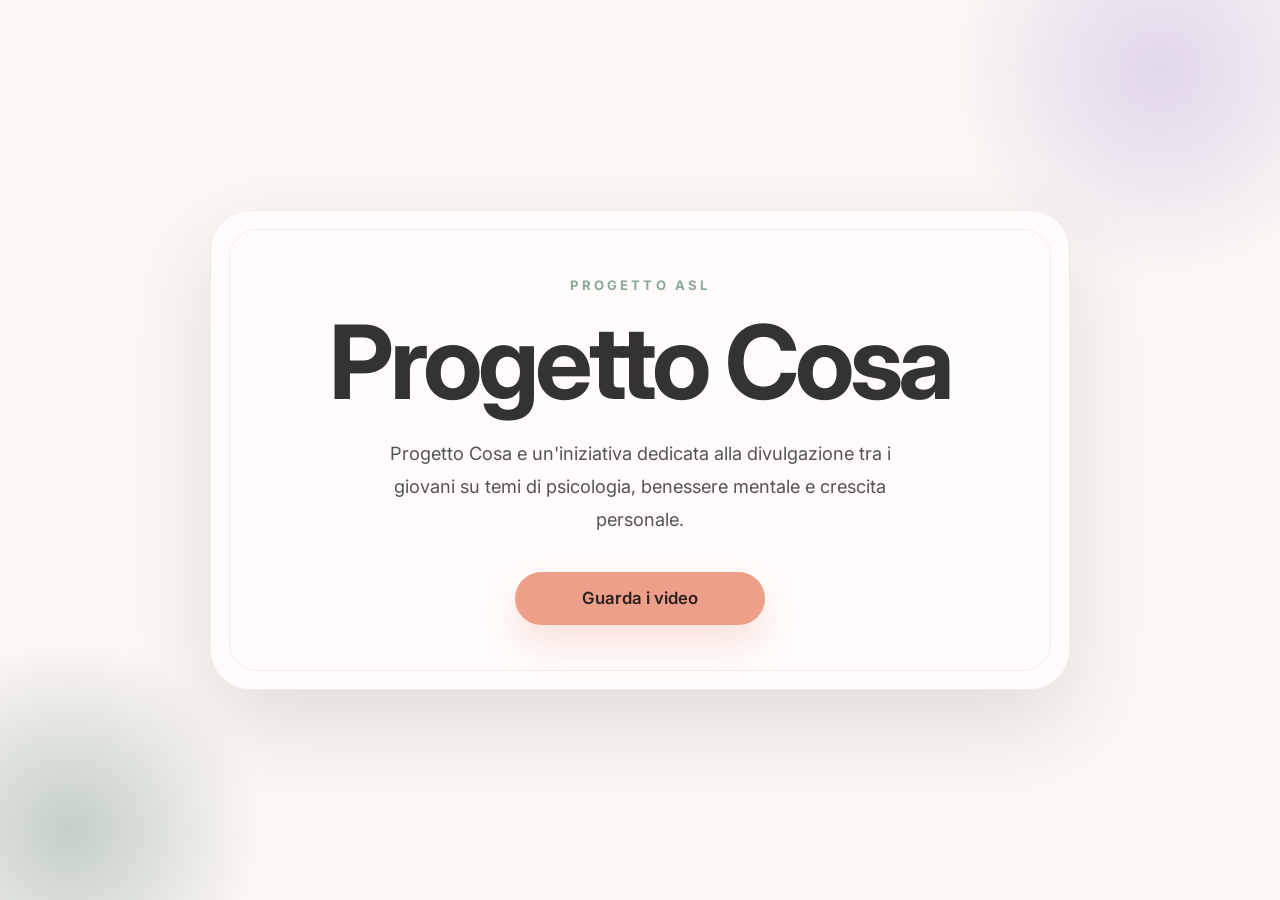
==== commit c5f3ce92: "fix: risolto problema layout desktop homepage" ====
--- a/index.html
+++ b/index.html
@@ -21,7 +21,7 @@
     <div class="bg-shape bg-shape-2" aria-hidden="true"></div>
 
     <main class="landing-shell">
-      <section class="landing-card reveal">
+      <section class="landing-card">
         <p class="landing-eyebrow">Progetto ASL</p>
         <h1>Progetto Cosa</h1>
         <p class="landing-copy">
--- a/styles.css
+++ b/styles.css
@@ -33,6 +33,7 @@
 
 .landing-page {
   min-height: 100vh;
+  overflow: hidden;
 }
 
 .landing-shell {
@@ -51,6 +52,7 @@
   padding: clamp(32px, 6vw, 56px);
   box-shadow: 0 26px 60px rgba(51, 51, 51, 0.12);
   backdrop-filter: blur(12px);
+  position: relative;
 }
 
 .landing-eyebrow {
@@ -81,6 +83,67 @@
   padding: 16px 28px;
   font-size: 1rem;
   box-shadow: 0 18px 36px rgba(237, 159, 137, 0.28);
+}
+
+@media (min-width: 900px) {
+  .landing-shell {
+    padding: 56px 32px;
+  }
+
+  .landing-card {
+    width: min(860px, 100%);
+    padding: 64px 72px;
+    border-radius: 40px;
+    box-shadow: 0 34px 90px rgba(51, 51, 51, 0.14);
+  }
+
+  .landing-card::before {
+    content: "";
+    position: absolute;
+    inset: 18px;
+    border-radius: 28px;
+    border: 1px solid rgba(137, 169, 150, 0.16);
+    pointer-events: none;
+  }
+
+  .landing-eyebrow {
+    font-size: 0.82rem;
+    letter-spacing: 0.24em;
+  }
+
+  .landing-card h1 {
+    margin-top: 18px;
+    font-size: clamp(4.8rem, 8vw, 6.4rem);
+  }
+
+  .landing-copy {
+    margin-top: 26px;
+    font-size: 1.14rem;
+    line-height: 1.8;
+  }
+
+  .landing-cta {
+    min-width: 250px;
+    margin-top: 36px;
+    padding: 18px 34px;
+    font-size: 1.05rem;
+  }
+
+  .bg-shape-1 {
+    width: 540px;
+    height: 540px;
+    top: -180px;
+    right: -110px;
+    opacity: 0.62;
+  }
+
+  .bg-shape-2 {
+    width: 460px;
+    height: 460px;
+    bottom: -150px;
+    left: -140px;
+    opacity: 0.58;
+  }
 }
 
 h1,
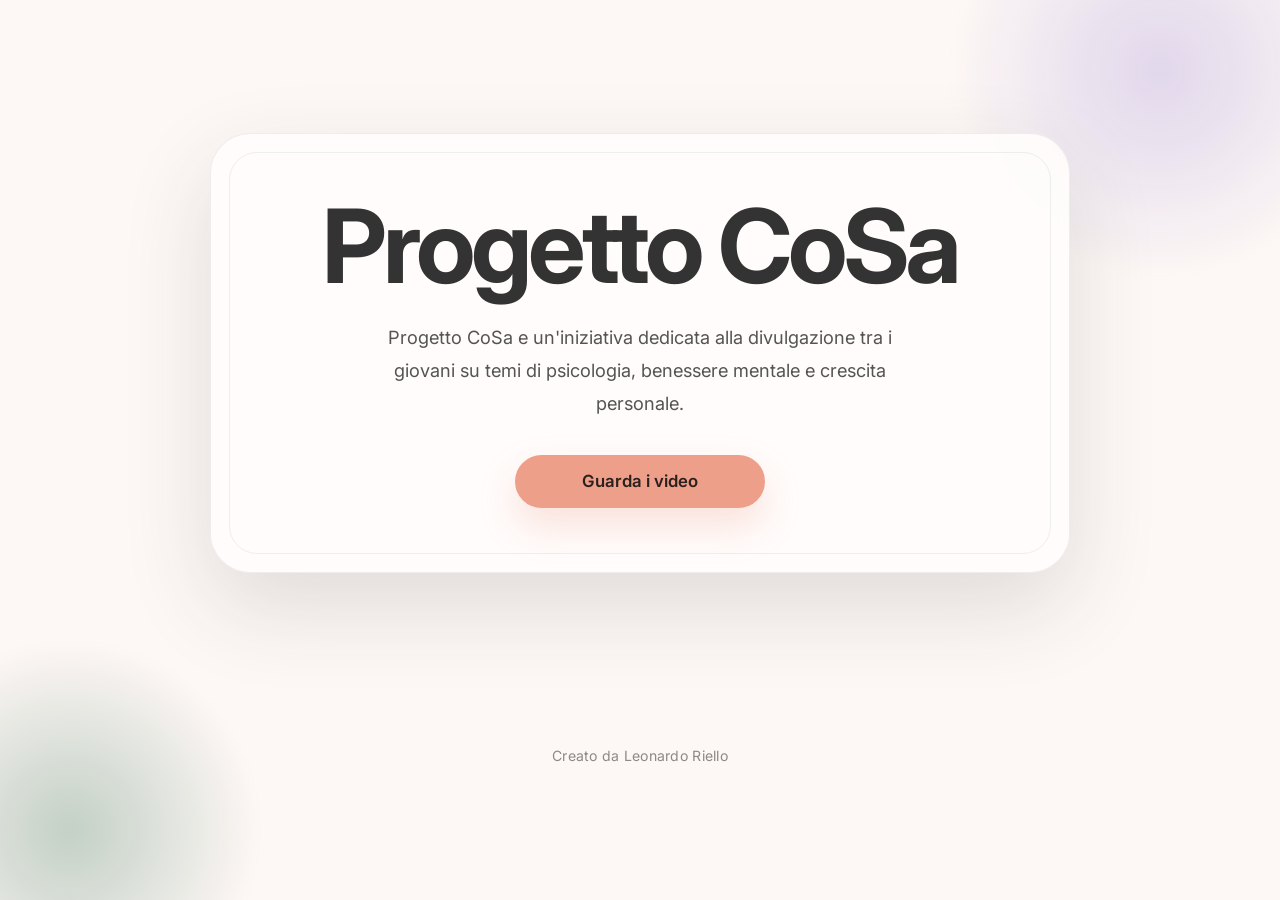
==== commit b0b927b5: "feat: aggiornato titolo homepage, uniformato naming e aggiunto credito autore" ====
--- a/index.html
+++ b/index.html
@@ -6,7 +6,7 @@
     <title>Progetto CoSa</title>
     <meta
       name="description"
-      content="Progetto Cosa e un'iniziativa dedicata alla divulgazione tra i giovani su temi di psicologia, benessere mentale e crescita personale."
+      content="Progetto CoSa e un'iniziativa dedicata alla divulgazione tra i giovani su temi di psicologia, benessere mentale e crescita personale."
     />
     <link rel="preconnect" href="https://fonts.googleapis.com" />
     <link rel="preconnect" href="https://fonts.gstatic.com" crossorigin />
@@ -22,14 +22,14 @@
 
     <main class="landing-shell">
       <section class="landing-card">
-        <p class="landing-eyebrow">Progetto ASL</p>
-        <h1>Progetto Cosa</h1>
+        <h1>Progetto CoSa</h1>
         <p class="landing-copy">
-          Progetto Cosa e un'iniziativa dedicata alla divulgazione tra i giovani
+          Progetto CoSa e un'iniziativa dedicata alla divulgazione tra i giovani
           su temi di psicologia, benessere mentale e crescita personale.
         </p>
         <a class="btn btn-primary landing-cta" href="/videofeed/">Guarda i video</a>
       </section>
+      <p class="landing-credit">Creato da Leonardo Riello</p>
     </main>
 
     <script src="script.js"></script>
--- a/styles.css
+++ b/styles.css
@@ -40,7 +40,7 @@
   min-height: 100vh;
   display: grid;
   place-items: center;
-  padding: 32px 20px;
+  padding: 32px 20px 26px;
 }
 
 .landing-card {
@@ -64,7 +64,6 @@
 }
 
 .landing-card h1 {
-  margin-top: 16px;
   font-size: clamp(2.8rem, 8vw, 5.4rem);
   letter-spacing: -0.04em;
   line-height: 0.95;
@@ -83,6 +82,14 @@
   padding: 16px 28px;
   font-size: 1rem;
   box-shadow: 0 18px 36px rgba(237, 159, 137, 0.28);
+}
+
+.landing-credit {
+  margin-top: 16px;
+  font-size: 0.82rem;
+  color: rgba(51, 51, 51, 0.56);
+  letter-spacing: 0.02em;
+  text-align: center;
 }
 
 @media (min-width: 900px) {
@@ -112,7 +119,6 @@
   }
 
   .landing-card h1 {
-    margin-top: 18px;
     font-size: clamp(4.8rem, 8vw, 6.4rem);
   }
 
@@ -127,6 +133,11 @@
     margin-top: 36px;
     padding: 18px 34px;
     font-size: 1.05rem;
+  }
+
+  .landing-credit {
+    margin-top: 18px;
+    font-size: 0.88rem;
   }
 
   .bg-shape-1 {
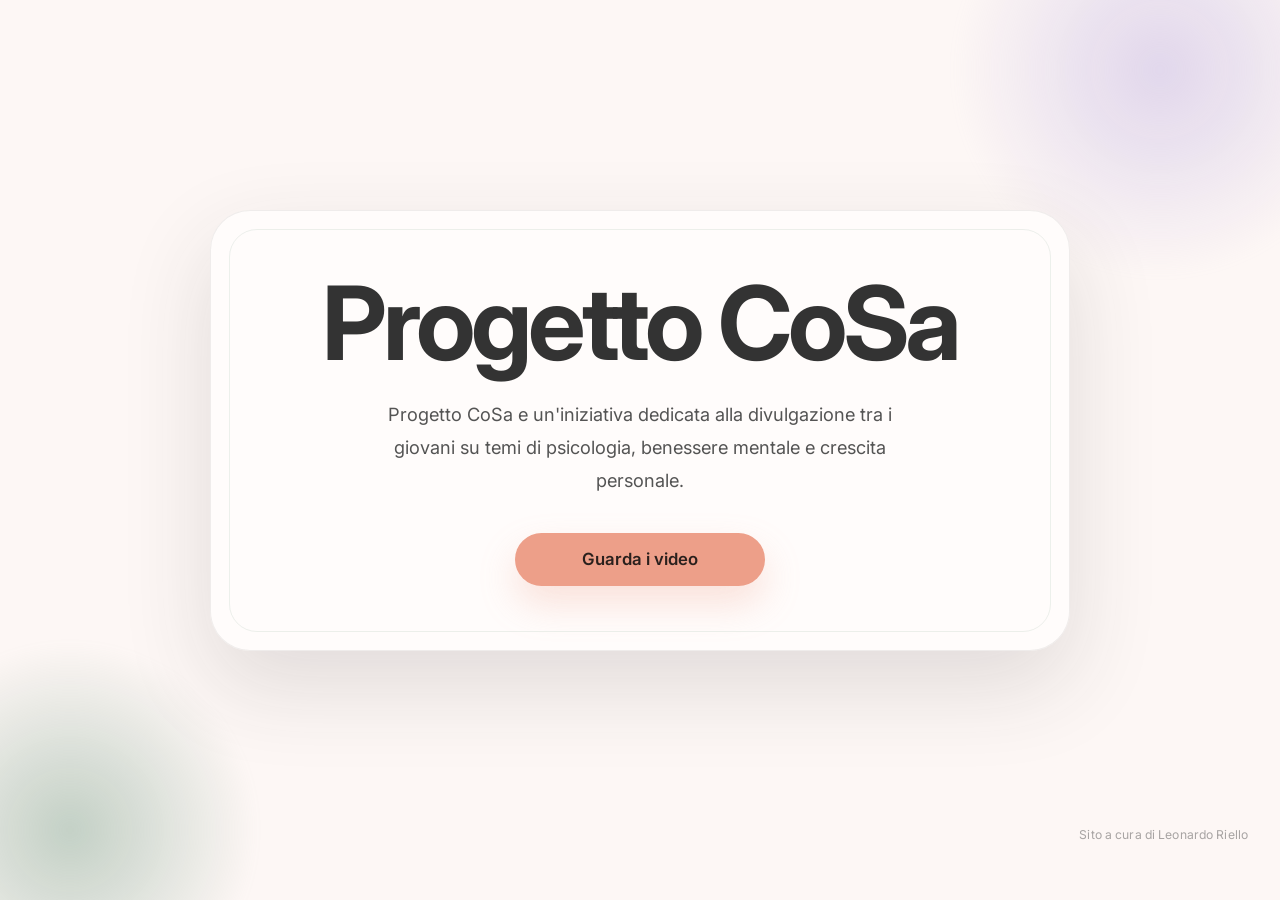
==== commit acf7cc22: "refactor: reso più discreto il credito autore nella homepage" ====
--- a/index.html
+++ b/index.html
@@ -29,7 +29,7 @@
         </p>
         <a class="btn btn-primary landing-cta" href="/videofeed/">Guarda i video</a>
       </section>
-      <p class="landing-credit">Creato da Leonardo Riello</p>
+      <p class="landing-credit">Sito a cura di Leonardo Riello</p>
     </main>
 
     <script src="script.js"></script>
--- a/styles.css
+++ b/styles.css
@@ -40,7 +40,8 @@
   min-height: 100vh;
   display: grid;
   place-items: center;
-  padding: 32px 20px 26px;
+  grid-template-rows: 1fr auto;
+  padding: 32px 20px 18px;
 }
 
 .landing-card {
@@ -85,10 +86,12 @@
 }
 
 .landing-credit {
-  margin-top: 16px;
-  font-size: 0.82rem;
-  color: rgba(51, 51, 51, 0.56);
-  letter-spacing: 0.02em;
+  align-self: end;
+  justify-self: center;
+  margin-top: 28px;
+  font-size: 0.72rem;
+  color: rgba(51, 51, 51, 0.38);
+  letter-spacing: 0.01em;
   text-align: center;
 }
 
@@ -136,8 +139,10 @@
   }
 
   .landing-credit {
-    margin-top: 18px;
-    font-size: 0.88rem;
+    justify-self: end;
+    margin-top: 20px;
+    font-size: 0.76rem;
+    color: rgba(51, 51, 51, 0.42);
   }
 
   .bg-shape-1 {
